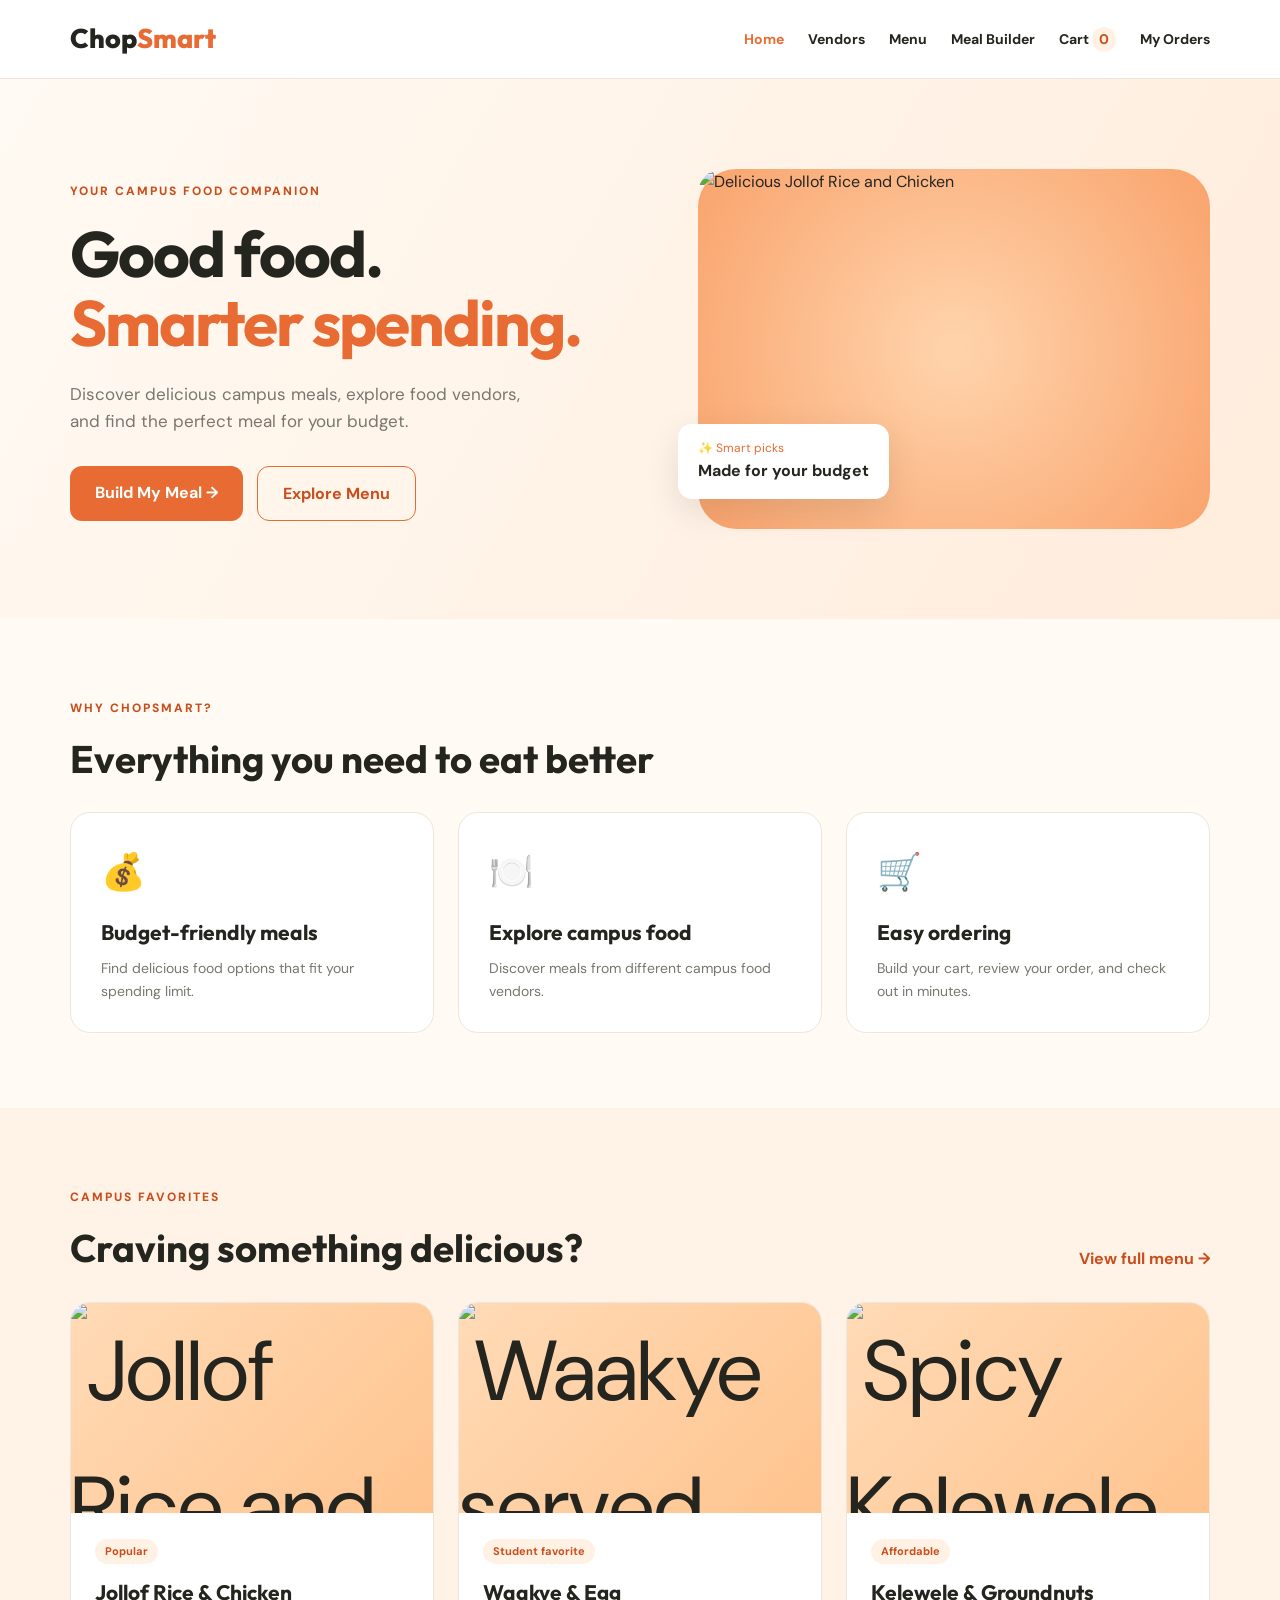
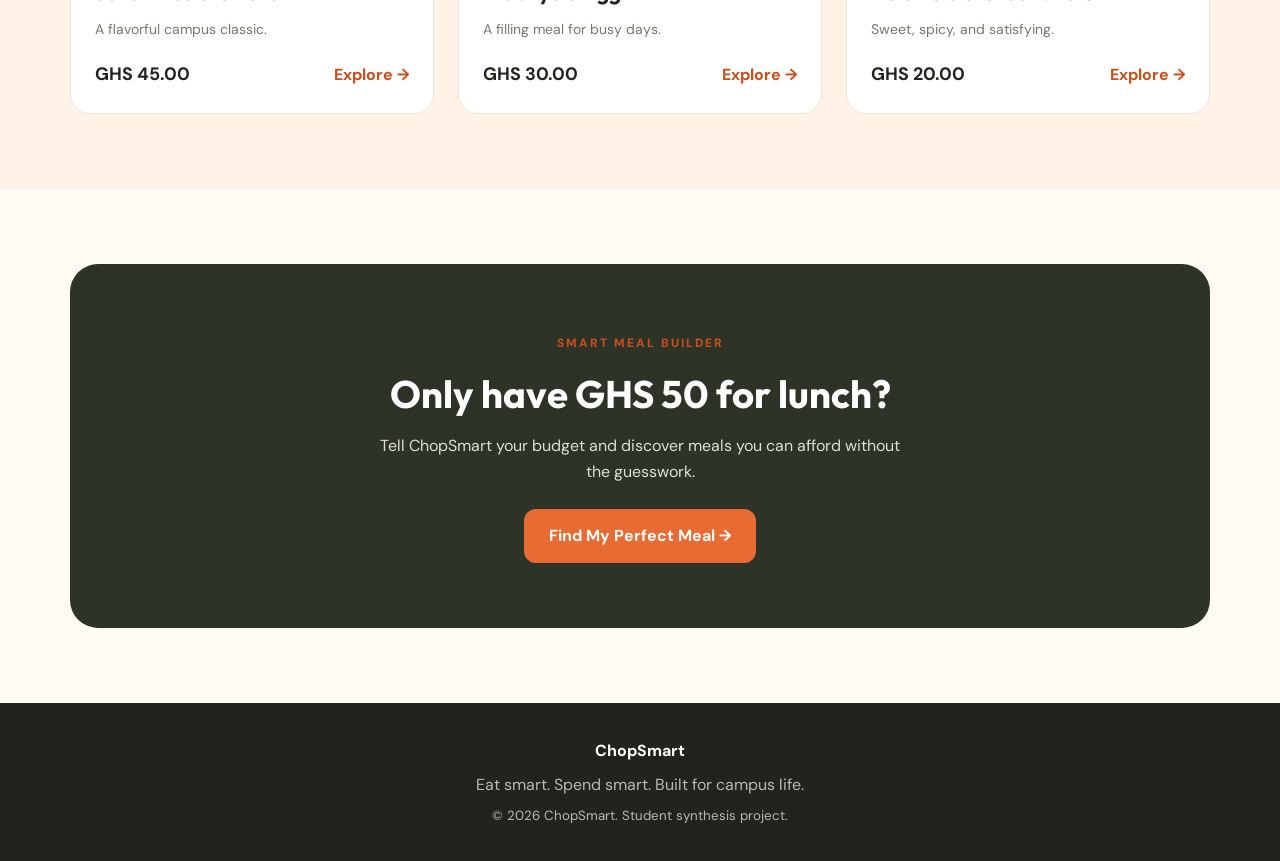
==== index.html @ 089eefe3 "Add ChopSmart website source and README" ====
<!DOCTYPE html>
<html lang="en">
<head>
    <meta charset="UTF-8">
    <meta name="viewport" content="width=device-width, initial-scale=1.0">

    <title>ChopSmart | Eat Smart. Spend Smart.</title>

    <link rel="stylesheet" href="css/style.css">

    <script src="js/data.js" defer></script>
    <script src="js/main.js" defer></script>
</head>

<body>

    <!-- ======================================
         NAVIGATION
    ====================================== -->

    <header class="site-header">
        <nav class="navbar container" aria-label="Main navigation">

            <a href="index.html" class="logo">
                Chop<span>Smart</span>
            </a>

            <button
                class="menu-toggle"
                type="button"
                aria-label="Toggle navigation"
                aria-expanded="false"
            >
                ☰
            </button>

            <ul class="nav-links">
                <li>
                    <a href="index.html" class="active">Home</a>
                </li>
                <li>
                    <a href="vendors.html">Vendors</a>
                </li>
                <li>
                    <a href="menu.html">Menu</a>
                </li>
                <li>
                    <a href="meal-builder.html">Meal Builder</a>
                </li>
                <li>
                    <a href="cart.html">
                        Cart <span class="cart-count">0</span>
                    </a>
                </li>
                <li>
                    <a href="orders.html">My Orders</a>
                </li>
            </ul>

        </nav>
    </header>


    <main>

        <!-- ======================================
             HERO SECTION
        ====================================== -->

        <section class="hero">
            <div class="container hero-content">

                <div class="hero-text">

                    <span class="eyebrow">
                        YOUR CAMPUS FOOD COMPANION
                    </span>

                    <h1>
                        Good food.<br>
                        <span>Smarter spending.</span>
                    </h1>

                    <p>
                        Discover delicious campus meals,
                        explore food vendors, and find the
                        perfect meal for your budget.
                    </p>

                    <div class="hero-actions">

                        <a
                            href="meal-builder.html"
                            class="btn btn-primary"
                        >
                            Build My Meal →
                        </a>

                        <a
                            href="menu.html"
                            class="btn btn-outline"
                        >
                            Explore Menu
                        </a>

                    </div>
                </div>


                <!-- HERO FOOD PHOTOGRAPH -->

                <div
                    class="hero-visual"
                    aria-label="Featured Ghanaian meal"
                >

                    <div class="hero-food-photo">

                        <img
                            src="images/jollof-chicken.jpg"
                            alt="Delicious Jollof Rice and Chicken"
                            class="hero-image"
                        >

                    </div>

                    <div class="floating-label">
                        <span>✨ Smart picks</span>
                        <strong>Made for your budget</strong>
                    </div>

                </div>

            </div>
        </section>


        <!-- ======================================
             WHY CHOPSMART
        ====================================== -->

        <section class="section container">

            <div class="section-heading">
                <div>
                    <span class="eyebrow">
                        WHY CHOPSMART?
                    </span>

                    <h2>
                        Everything you need to eat better
                    </h2>
                </div>
            </div>


            <div class="feature-grid">

                <article class="feature-card">

                    <div class="feature-icon">💰</div>

                    <h3>Budget-friendly meals</h3>

                    <p>
                        Find delicious food options that
                        fit your spending limit.
                    </p>

                </article>


                <article class="feature-card">

                    <div class="feature-icon">🍽️</div>

                    <h3>Explore campus food</h3>

                    <p>
                        Discover meals from different
                        campus food vendors.
                    </p>

                </article>


                <article class="feature-card">

                    <div class="feature-icon">🛒</div>

                    <h3>Easy ordering</h3>

                    <p>
                        Build your cart, review your order,
                        and check out in minutes.
                    </p>

                </article>

            </div>

        </section>


        <!-- ======================================
             FEATURED CAMPUS MEALS
        ====================================== -->

        <section class="section section-soft">

            <div class="container">

                <div class="section-heading">

                    <div>
                        <span class="eyebrow">
                            CAMPUS FAVORITES
                        </span>

                        <h2>
                            Craving something delicious?
                        </h2>
                    </div>

                    <a href="menu.html" class="text-link">
                        View full menu →
                    </a>

                </div>


                <div class="meal-grid">

                    <!-- FEATURED MEAL 1 -->

                    <article class="meal-card">

                        <div class="meal-art">

                            <img
                                src="images/jollof-chicken.jpg"
                                alt="Jollof Rice and Chicken"
                                class="food-photo"
                                loading="lazy"
                            >

                        </div>

                        <div class="meal-details">

                            <span class="meal-tag">
                                Popular
                            </span>

                            <h3>Jollof Rice & Chicken</h3>

                            <p>
                                A flavorful campus classic.
                            </p>

                            <div class="meal-bottom">

                                <strong>GHS 45.00</strong>

                                <a
                                    href="menu.html?vendor=2"
                                    class="small-btn"
                                >
                                    Explore →
                                </a>

                            </div>

                        </div>

                    </article>


                    <!-- FEATURED MEAL 2 -->

                    <article class="meal-card">

                        <div class="meal-art">

                            <img
                                src="images/waakye.jpg"
                                alt="Waakye served with Egg"
                                class="food-photo"
                                loading="lazy"
                            >

                        </div>

                        <div class="meal-details">

                            <span class="meal-tag">
                                Student favorite
                            </span>

                            <h3>Waakye & Egg</h3>

                            <p>
                                A filling meal for busy days.
                            </p>

                            <div class="meal-bottom">

                                <strong>GHS 30.00</strong>

                                <a
                                    href="menu.html?vendor=1"
                                    class="small-btn"
                                >
                                    Explore →
                                </a>

                            </div>

                        </div>

                    </article>


                    <!-- FEATURED MEAL 3 -->

                    <article class="meal-card">

                        <div class="meal-art">

                            <img
                                src="images/kelewele.jpg"
                                alt="Spicy Kelewele and Groundnuts"
                                class="food-photo"
                                loading="lazy"
                            >

                        </div>

                        <div class="meal-details">

                            <span class="meal-tag">
                                Affordable
                            </span>

                            <h3>Kelewele & Groundnuts</h3>

                            <p>
                                Sweet, spicy, and satisfying.
                            </p>

                            <div class="meal-bottom">

                                <strong>GHS 20.00</strong>

                                <a
                                    href="menu.html?vendor=3"
                                    class="small-btn"
                                >
                                    Explore →
                                </a>

                            </div>

                        </div>

                    </article>

                </div>

            </div>

        </section>


        <!-- ======================================
             SMART MEAL BUILDER CTA
        ====================================== -->

        <section class="section container">

            <div class="cta-panel">

                <span class="eyebrow">
                    SMART MEAL BUILDER
                </span>

                <h2>
                    Only have GHS 50 for lunch?
                </h2>

                <p>
                    Tell ChopSmart your budget and discover
                    meals you can afford without the guesswork.
                </p>

                <a
                    href="meal-builder.html"
                    class="btn btn-primary"
                >
                    Find My Perfect Meal →
                </a>

            </div>

        </section>

    </main>


    <!-- ======================================
         FOOTER
    ====================================== -->

    <footer class="site-footer">

        <div class="container footer-content">

            <strong>ChopSmart</strong>

            <p>
                Eat smart. Spend smart.
                Built for campus life.
            </p>

            <small>
                © 2026 ChopSmart.
                Student synthesis project.
            </small>

        </div>

    </footer>

</body>
</html>
---- css/style.css ----
@import url('https://fonts.googleapis.com/css2?family=DM+Sans:wght@400;500;600;700&family=Outfit:wght@400;500;600;700;800&display=swap');

:root {
    --primary: #e76b32;
    --primary-dark: #c94e1c;
    --dark: #25251f;
    --muted: #77776f;
    --cream: #fffaf3;
    --soft: #fff1e3;
    --white: #ffffff;
    --border: #eee6dd;
}

* {
    margin: 0;
    padding: 0;
    box-sizing: border-box;
}

body {
    font-family: 'DM Sans', sans-serif;
    color: var(--dark);
    background: var(--cream);
    line-height: 1.6;
}

h1, h2, h3, .logo {
    font-family: 'Outfit', sans-serif;
}

a {
    text-decoration: none;
    color: inherit;
}

button {
    font: inherit;
    cursor: pointer;
}

.container {
    width: min(1140px, 90%);
    margin: auto;
}

.site-header {
    background: var(--white);
    border-bottom: 1px solid var(--border);
    position: sticky;
    top: 0;
    z-index: 100;
}

.navbar {
    min-height: 78px;
    display: flex;
    justify-content: space-between;
    align-items: center;
    gap: 20px;
}

.logo {
    font-size: 27px;
    font-weight: 800;
}

.logo span,
.hero h1 span {
    color: var(--primary);
}

.nav-links {
    display: flex;
    align-items: center;
    gap: 24px;
    list-style: none;
}

.nav-links a {
    font-size: 14px;
    font-weight: 700;
    transition: color .2s;
}

.nav-links a:hover,
.nav-links a.active {
    color: var(--primary);
}

.cart-count {
    display: inline-block;
    background: var(--soft);
    color: var(--primary-dark);
    padding: 1px 7px;
    border-radius: 20px;
}

.menu-toggle {
    display: none;
    background: transparent;
    border: none;
    font-size: 28px;
}

.hero {
    padding: 90px 0;
    background: linear-gradient(120deg, #fffaf3, #ffecdc);
}

.hero-content {
    display: grid;
    grid-template-columns: 1.1fr 1fr;
    align-items: center;
    gap: 65px;
}

.eyebrow {
    display: inline-block;
    color: var(--primary-dark);
    font-size: 12px;
    font-weight: 800;
    letter-spacing: 2px;
    margin-bottom: 18px;
}

.hero h1 {
    font-size: clamp(42px, 5vw, 72px);
    line-height: 1.08;
    letter-spacing: -2px;
    margin-bottom: 24px;
}

.hero p {
    color: var(--muted);
    max-width: 480px;
    font-size: 17px;
    margin-bottom: 30px;
}

.hero-actions {
    display: flex;
    gap: 14px;
    flex-wrap: wrap;
}

.btn {
    display: inline-block;
    padding: 14px 25px;
    border-radius: 12px;
    font-weight: 700;
    transition: transform .2s, background .2s;
}

.btn:hover {
    transform: translateY(-3px);
}

.btn-primary {
    background: var(--primary);
    color: white;
}

.btn-primary:hover {
    background: var(--primary-dark);
}

.btn-outline {
    border: 1px solid var(--primary);
    color: var(--primary-dark);
}

.hero-visual {
    min-height: 360px;
    background: radial-gradient(circle, #ffd4ac, #f9a36c);
    border-radius: 38px;
    display: grid;
    place-items: center;
    position: relative;
}

.food-illustration {
    font-size: 165px;
    filter: drop-shadow(0 18px 12px rgba(0,0,0,.15));
}

.floating-label {
    position: absolute;
    left: -20px;
    bottom: 30px;
    background: white;
    border-radius: 14px;
    padding: 15px 20px;
    box-shadow: 0 12px 35px rgba(0,0,0,.1);
    display: grid;
}

.floating-label span {
    color: var(--primary);
    font-size: 12px;
}

.section {
    padding-top: 75px;
    padding-bottom: 75px;
}

.section-soft {
    background: #fff2e7;
}

.section-heading {
    display: flex;
    justify-content: space-between;
    align-items: end;
    gap: 20px;
    margin-bottom: 30px;
}

.section-heading h2,
.cta-panel h2 {
    font-size: clamp(28px, 3vw, 40px);
    line-height: 1.2;
}

.feature-grid,
.meal-grid {
    display: grid;
    grid-template-columns: repeat(3, 1fr);
    gap: 24px;
}

.feature-card,
.meal-card {
    background: white;
    border: 1px solid var(--border);
    border-radius: 20px;
    overflow: hidden;
}

.feature-card {
    padding: 30px;
}

.feature-icon {
    font-size: 36px;
    margin-bottom: 15px;
}

.feature-card h3,
.meal-card h3 {
    font-size: 21px;
    margin-bottom: 8px;
}

.feature-card p,
.meal-card p {
    color: var(--muted);
    font-size: 14px;
}

.meal-art {
    height: 190px;
    display: grid;
    place-items: center;
    font-size: 85px;
    background: linear-gradient(135deg, #ffdbb7, #ffc38d);
}

.meal-details {
    padding: 24px;
}

.meal-tag {
    display: inline-block;
    background: var(--soft);
    color: var(--primary-dark);
    padding: 4px 10px;
    border-radius: 20px;
    font-size: 11px;
    font-weight: 700;
    margin-bottom: 12px;
}

.meal-bottom {
    display: flex;
    justify-content: space-between;
    align-items: center;
    gap: 10px;
    margin-top: 20px;
}

.meal-bottom strong {
    font-size: 18px;
}

.small-btn,
.text-link {
    color: var(--primary-dark);
    font-weight: 700;
}

.cta-panel {
    background: #2e3328;
    color: white;
    border-radius: 28px;
    padding: 65px;
    text-align: center;
}

.cta-panel h2 {
    margin-bottom: 16px;
}

.cta-panel p {
    max-width: 540px;
    margin: 0 auto 25px;
    color: #deded8;
}

.site-footer {
    background: #20231e;
    color: white;
    padding: 35px 0;
}

.footer-content {
    display: flex;
    flex-direction: column;
    align-items: center;
    gap: 8px;
    text-align: center;
}

.footer-content p,
.footer-content small {
    color: #b9b9b3;
}

/* Tablet layouts */
@media (max-width: 900px) {
    .hero-content {
        gap: 30px;
    }

    .nav-links {
        gap: 12px;
    }

    .feature-grid,
    .meal-grid {
        grid-template-columns: repeat(2, 1fr);
    }
}

/* Mobile layouts */
@media (max-width: 700px) {
    .navbar {
        min-height: 68px;
        flex-wrap: wrap;
    }

    .menu-toggle {
        display: block;
    }

    .nav-links {
        display: none;
        width: 100%;
        flex-direction: column;
        align-items: stretch;
        padding: 15px 0 22px;
        gap: 0;
    }

    .nav-links.open {
        display: flex;
    }

    .nav-links a {
        display: block;
        padding: 12px 0;
    }

    .hero {
        padding: 55px 0;
    }

    .hero-content {
        grid-template-columns: 1fr;
    }

    .hero-visual {
        min-height: 270px;
    }

    .food-illustration {
        font-size: 120px;
    }

    .floating-label {
        left: 10px;
        bottom: 10px;
    }

    .feature-grid,
    .meal-grid {
        grid-template-columns: 1fr;
    }

    .section {
        padding-top: 50px;
        padding-bottom: 50px;
    }

    .section-heading {
        align-items: start;
        flex-direction: column;
    }

    .cta-panel {
        padding: 40px 22px;
    }
}


/* ======================================
   VENDOR DIRECTORY
====================================== */

.page-banner {
    background: linear-gradient(120deg, #fff4e7, #ffe4cc);
    padding: 75px 0;
}

.page-banner h1 {
    font-size: clamp(36px, 5vw, 58px);
    line-height: 1.15;
    margin-bottom: 15px;
}

.page-banner p {
    max-width: 580px;
    color: var(--muted);
    font-size: 17px;
}

.vendor-toolbar {
    display: grid;
    grid-template-columns: 2fr 1fr;
    gap: 20px;
    margin-bottom: 35px;
}

.search-wrapper,
.filter-wrapper {
    display: flex;
    flex-direction: column;
    gap: 10px;
}

.search-wrapper label,
.filter-wrapper label {
    font-weight: 700;
    font-size: 14px;
}

.search-wrapper input,
.filter-wrapper select {
    width: 100%;
    padding: 15px 18px;
    border: 1px solid var(--border);
    border-radius: 12px;
    background: white;
    color: var(--dark);
    font: inherit;
    outline: none;
}

.search-wrapper input:focus,
.filter-wrapper select:focus {
    border-color: var(--primary);
    box-shadow: 0 0 0 3px rgba(231, 107, 50, .12);
}

.vendor-results {
    display: flex;
    align-items: center;
    justify-content: space-between;
    gap: 15px;
    margin-bottom: 25px;
}

.vendor-results h2 {
    font-size: 27px;
}

.vendor-results p {
    color: var(--muted);
    font-size: 14px;
}

.vendor-grid {
    display: grid;
    grid-template-columns: repeat(3, minmax(0, 1fr));
    gap: 25px;
}

.vendor-card {
    background: white;
    border: 1px solid var(--border);
    border-radius: 20px;
    overflow: hidden;
    transition: transform .2s, box-shadow .2s;
}

.vendor-card:hover {
    transform: translateY(-5px);
    box-shadow: 0 15px 35px rgba(0, 0, 0, .07);
}

.vendor-image {
    min-height: 175px;
    display: grid;
    place-items: center;
    font-size: 85px;
}

.vendor-details {
    padding: 24px;
}

.vendor-details h3 {
    font-size: 22px;
    margin-bottom: 10px;
}

.vendor-details > p {
    color: var(--muted);
    font-size: 14px;
    margin-bottom: 12px;
}

.vendor-popular {
    font-size: 13px !important;
    color: var(--primary-dark) !important;
}

.vendor-bottom {
    display: flex;
    justify-content: space-between;
    align-items: center;
    gap: 10px;
    border-top: 1px solid var(--border);
    padding-top: 18px;
    margin-top: 20px;
}

.vendor-bottom strong {
    font-size: 14px;
}

.empty-state {
    padding: 50px 20px;
    text-align: center;
    color: var(--muted);
    background: white;
    border: 1px dashed var(--border);
    border-radius: 16px;
}

.empty-state[hidden] {
    display: none;
}

.vendor-cta {
    display: flex;
    align-items: center;
    justify-content: space-between;
    gap: 30px;
}

.vendor-cta h2 {
    font-size: 36px;
    margin-bottom: 10px;
}

.vendor-cta p {
    max-width: 520px;
    color: var(--muted);
}

@media (max-width: 900px) {
    .vendor-grid {
        grid-template-columns: repeat(2, minmax(0, 1fr));
    }
}

@media (max-width: 700px) {
    .page-banner {
        padding: 50px 0;
    }

    .vendor-toolbar,
    .vendor-grid {
        grid-template-columns: 1fr;
    }

    .vendor-results {
        align-items: flex-start;
        flex-direction: column;
    }

    .vendor-cta {
        align-items: flex-start;
        flex-direction: column;
    }

    .vendor-cta h2 {
        font-size: 29px;
    }
}


/* ======================================
   FOOD MENU PAGE
====================================== */

.menu-heading {
    display: flex;
    justify-content: space-between;
    align-items: center;
    gap: 20px;
    margin-bottom: 30px;
}

.menu-heading h2 {
    font-size: 30px;
    margin-bottom: 5px;
}

.menu-heading p {
    color: var(--muted);
    font-size: 14px;
}

.meal-vendor {
    margin-top: 12px;
    font-size: 13px !important;
    color: var(--primary-dark) !important;
    font-weight: 600;
}

.add-cart-btn {
    background: var(--primary);
    color: white;
    border: none;
    padding: 10px 15px;
    border-radius: 9px;
    font-size: 13px;
    font-weight: 700;
    transition: background .2s;
}

.add-cart-btn:hover {
    background: var(--primary-dark);
}

.cart-notification {
    position: fixed;
    bottom: 25px;
    right: 25px;
    z-index: 200;
    background: #2e3328;
    color: white;
    padding: 14px 22px;
    border-radius: 12px;
    box-shadow: 0 10px 30px rgba(0,0,0,.15);
    display: none;
    max-width: min(350px, 90vw);
}

.cart-notification.visible {
    display: block;
}

@media (max-width: 700px) {
    .menu-heading {
        flex-direction: column;
        align-items: flex-start;
    }

    .menu-heading h2 {
        font-size: 25px;
    }

    .cart-notification {
        right: 5%;
        bottom: 15px;
    }
}


/* ======================================
   SMART MEAL BUILDER
====================================== */

.builder-layout {
    display: grid;
    grid-template-columns: 1fr 1fr;
    gap: 30px;
    align-items: stretch;
}

.builder-panel,
.builder-info {
    border-radius: 24px;
    padding: 38px;
}

.builder-panel {
    background: white;
    border: 1px solid var(--border);
}

.builder-panel h2 {
    font-size: 34px;
    margin-bottom: 12px;
}

.builder-panel > p {
    color: var(--muted);
    margin-bottom: 28px;
}

.builder-field {
    display: flex;
    flex-direction: column;
    gap: 9px;
    margin-bottom: 22px;
}

.builder-field label {
    font-weight: 700;
    font-size: 14px;
}

.builder-field input,
.builder-field select {
    width: 100%;
    padding: 15px 17px;
    border: 1px solid var(--border);
    border-radius: 12px;
    background: white;
    color: var(--dark);
    font: inherit;
}

.builder-field input:focus,
.builder-field select:focus {
    outline: 2px solid var(--primary);
    outline-offset: 2px;
}

.builder-submit {
    width: 100%;
    border: none;
    margin-top: 5px;
}

.builder-info {
    background: #2e3328;
    color: white;
    display: flex;
    flex-direction: column;
    justify-content: center;
}

.builder-info-icon {
    font-size: 65px;
    margin-bottom: 25px;
}

.builder-info h2 {
    font-size: clamp(30px, 3vw, 43px);
    line-height: 1.2;
    margin-bottom: 20px;
}

.builder-info p {
    color: #d8dcd2;
    margin-bottom: 30px;
}

.builder-info-list {
    display: grid;
    gap: 16px;
    font-weight: 600;
}

.builder-results {
    margin-top: 75px;
}

.builder-results[hidden],
.builder-empty[hidden] {
    display: none;
}

.builder-results .section-heading p {
    color: var(--muted);
}

.recommendation-grid {
    display: grid;
    grid-template-columns: repeat(3, minmax(0, 1fr));
    gap: 24px;
}

.recommendation-card {
    background: white;
    border: 1px solid var(--border);
    border-radius: 20px;
    padding: 26px;
    display: flex;
    flex-direction: column;
    gap: 18px;
}

.recommendation-card h3 {
    font-size: 23px;
}

.recommendation-badge {
    align-self: flex-start;
    padding: 5px 12px;
    border-radius: 20px;
    background: var(--soft);
    color: var(--primary-dark);
    font-size: 11px;
    font-weight: 800;
    letter-spacing: 1px;
}

.recommendation-items {
    display: grid;
    gap: 13px;
    min-height: 90px;
}

.recommendation-item,
.recommendation-total,
.recommendation-remaining {
    display: flex;
    justify-content: space-between;
    align-items: flex-start;
    gap: 12px;
}

.recommendation-item {
    font-size: 14px;
}

.recommendation-item strong {
    white-space: nowrap;
}

.recommendation-total {
    border-top: 1px solid var(--border);
    padding-top: 16px;
}

.recommendation-total strong {
    font-size: 18px;
}

.recommendation-remaining {
    color: #2c7a47;
    font-size: 14px;
}

.recommendation-button {
    width: 100%;
    border: none;
    margin-top: auto;
    font-size: 13px;
    text-align: center;
}

@media (max-width: 1000px) {
    .recommendation-grid {
        grid-template-columns: repeat(2, minmax(0, 1fr));
    }
}

@media (max-width: 700px) {
    .builder-layout,
    .recommendation-grid {
        grid-template-columns: 1fr;
    }

    .builder-panel,
    .builder-info {
        padding: 26px;
    }

    .builder-panel h2 {
        font-size: 29px;
    }

    .builder-results {
        margin-top: 50px;
    }
}


/* ======================================
   SHOPPING CART AND CHECKOUT
====================================== */

.cart-layout {
    display: grid;
    grid-template-columns: minmax(0, 1.5fr) minmax(300px, 1fr);
    gap: 30px;
    align-items: start;
}

.cart-section-heading {
    display: flex;
    justify-content: space-between;
    align-items: center;
    gap: 15px;
    margin-bottom: 25px;
}

.cart-section-heading h2 {
    font-size: 30px;
}

.cart-items {
    display: grid;
    gap: 18px;
}

.cart-item-card {
    display: flex;
    align-items: center;
    gap: 20px;
    padding: 20px;
    border: 1px solid var(--border);
    background: white;
    border-radius: 18px;
}

.cart-item-art {
    width: 110px;
    min-width: 110px;
    height: 110px;
    background: #ffdfc3;
    border-radius: 14px;
    display: grid;
    place-items: center;
    font-size: 55px;
}

.cart-item-details {
    flex: 1;
    min-width: 0;
}

.cart-item-details h3 {
    font-size: 20px;
    margin-bottom: 5px;
}

.cart-item-details p {
    color: var(--muted);
    font-size: 14px;
}

.quantity-controls {
    display: flex;
    align-items: center;
    gap: 15px;
    margin-top: 14px;
}

.quantity-controls button {
    width: 32px;
    height: 32px;
    border: 1px solid var(--border);
    background: var(--cream);
    border-radius: 8px;
    font-size: 19px;
}

.quantity-controls span {
    font-weight: 700;
}

.cart-item-actions {
    display: flex;
    flex-direction: column;
    align-items: flex-end;
    gap: 18px;
}

.cart-item-actions strong {
    white-space: nowrap;
}

.remove-item-btn {
    background: transparent;
    border: none;
    color: #c0392b;
    font-weight: 700;
    font-size: 13px;
}

.checkout-panel {
    background: white;
    border: 1px solid var(--border);
    border-radius: 22px;
    padding: 30px;
}

.checkout-panel h2 {
    font-size: 28px;
    margin-bottom: 25px;
}

.checkout-panel h3 {
    font-size: 21px;
    margin: 30px 0 20px;
}

.checkout-line {
    display: flex;
    justify-content: space-between;
    gap: 15px;
    padding: 12px 0;
    color: var(--muted);
}

.checkout-line strong {
    color: var(--dark);
}

.checkout-total {
    border-top: 1px solid var(--border);
    margin-top: 12px;
    padding-top: 20px;
    font-weight: 700;
    color: var(--dark);
}

.checkout-total strong {
    font-size: 23px;
    color: var(--primary-dark);
}

.checkout-panel textarea {
    width: 100%;
    padding: 15px 17px;
    border: 1px solid var(--border);
    border-radius: 12px;
    font: inherit;
    resize: vertical;
}

.checkout-button {
    width: 100%;
    border: none;
}

.checkout-button:disabled {
    opacity: .5;
    cursor: not-allowed;
}

.checkout-disclaimer {
    color: var(--muted);
    font-size: 12px;
    margin-top: 18px;
}

#checkout-message {
    margin-top: 12px;
    color: var(--primary-dark);
    font-weight: 700;
}

#cart-empty[hidden],
#checkout-form[hidden] {
    display: none;
}

#cart-empty .btn {
    margin-top: 20px;
}

@media (max-width: 900px) {
    .cart-layout {
        grid-template-columns: 1fr;
    }
}

@media (max-width: 600px) {
    .cart-item-card {
        flex-wrap: wrap;
        padding: 15px;
    }

    .cart-item-art {
        width: 75px;
        min-width: 75px;
        height: 75px;
        font-size: 38px;
    }

    .cart-item-details h3 {
        font-size: 17px;
    }

    .cart-item-actions {
        width: 100%;
        flex-direction: row;
        justify-content: space-between;
        align-items: center;
    }

    .checkout-panel {
        padding: 22px;
    }

    .cart-section-heading {
        flex-wrap: wrap;
    }
}


/* ======================================
   MY ORDERS PAGE
====================================== */

.orders-heading {
    display: flex;
    justify-content: space-between;
    align-items: center;
    gap: 20px;
    margin-bottom: 30px;
}

.orders-heading h2 {
    font-size: 32px;
    margin: 10px 0;
}

.orders-heading p {
    color: var(--muted);
}

.orders-stats {
    display: grid;
    grid-template-columns: repeat(3, minmax(0, 1fr));
    gap: 20px;
    margin-bottom: 35px;
}

.orders-stat-card {
    background: white;
    border: 1px solid var(--border);
    border-radius: 18px;
    padding: 28px;
    display: flex;
    flex-direction: column;
    gap: 12px;
}

.orders-stat-card span {
    color: var(--muted);
    font-size: 14px;
}

.orders-stat-card strong {
    font-size: 29px;
    color: var(--dark);
}

.orders-list {
    display: grid;
    gap: 25px;
}

.order-history-card {
    background: white;
    border: 1px solid var(--border);
    border-radius: 20px;
    padding: 30px;
}

.order-history-header {
    display: flex;
    justify-content: space-between;
    align-items: flex-start;
    gap: 20px;
    padding-bottom: 20px;
    border-bottom: 1px solid var(--border);
}

.order-history-header h3 {
    font-size: 23px;
    margin: 8px 0;
    overflow-wrap: anywhere;
}

.order-date {
    color: var(--muted);
    font-size: 13px;
}

.order-status {
    background: #e5f4e8;
    color: #287443;
    padding: 9px 14px;
    border-radius: 25px;
    font-size: 12px;
    font-weight: 700;
    white-space: nowrap;
}

.order-history-details {
    padding: 20px 0;
    display: grid;
    gap: 8px;
    color: var(--muted);
    font-size: 14px;
}

.order-history-items {
    display: grid;
    gap: 14px;
    padding: 20px 0;
    border-top: 1px solid var(--border);
}

.order-history-item {
    display: flex;
    justify-content: space-between;
    gap: 15px;
    font-size: 15px;
}

.order-history-footer {
    display: flex;
    justify-content: space-between;
    align-items: center;
    gap: 15px;
    border-top: 1px solid var(--border);
    padding-top: 22px;
    font-weight: 700;
}

.order-history-footer strong {
    color: var(--primary-dark);
    font-size: 23px;
}

#orders-empty[hidden] {
    display: none;
}

@media (max-width: 700px) {
    .orders-heading {
        flex-direction: column;
        align-items: flex-start;
    }

    .orders-stats {
        grid-template-columns: 1fr;
    }

    .order-history-card {
        padding: 20px;
    }

    .order-history-header {
        flex-direction: column;
    }

    .order-status {
        white-space: normal;
    }
}


/* ======================================
   CHOPSMART FOOD PHOTOGRAPHS
====================================== */

.vendor-image {
    overflow: hidden;
    position: relative;
    height: 210px;
}

.vendor-image .food-photo {
    display: block;
    width: 100%;
    height: 100%;
    object-fit: cover;
    object-position: center;
    transition: transform 0.3s ease;
}

.vendor-card:hover .food-photo {
    transform: scale(1.05);
}



/* ======================================
   FOOD MENU AND CART PHOTOGRAPHS
====================================== */

.meal-art {
    height: 210px;
    overflow: hidden;
    position: relative;
}

.meal-art .food-photo {
    display: block;
    width: 100%;
    height: 100%;
    object-fit: cover;
    object-position: center;
    transition: transform 0.3s ease;
}

.meal-card:hover .meal-art .food-photo {
    transform: scale(1.05);
}

.cart-item-art {
    overflow: hidden;
    position: relative;
}

.cart-item-art .food-photo {
    display: block;
    width: 100%;
    height: 100%;
    object-fit: cover;
    object-position: center;
}

/* Smaller screens */
@media (max-width: 600px) {
    .meal-art {
        height: 190px;
    }
}


/* ======================================
   CHOPSMART HOMEPAGE PHOTOGRAPHS
====================================== */

/* Hero photograph container */
.hero-food-photo {
    width: 100%;
    height: 100%;
    min-height: 320px;
    overflow: hidden;
    border-radius: 24px;
}

/* Large featured food photograph */
.hero-image {
    display: block;
    width: 100%;
    height: 100%;
    min-height: 320px;
    object-fit: cover;
    object-position: center;
    border-radius: 24px;
}

/* Featured meal photographs */
.meal-art {
    height: 210px;
    overflow: hidden;
    position: relative;
}

.meal-art .food-photo {
    display: block;
    width: 100%;
    height: 100%;
    object-fit: cover;
    object-position: center;
    transition: transform 0.3s ease;
}

/* Subtle zoom effect */
.meal-card:hover .food-photo {
    transform: scale(1.05);
}

/* Mobile adjustments */
@media (max-width: 600px) {

    .hero-food-photo,
    .hero-image {
        min-height: 240px;
    }

    .meal-art {
        height: 190px;
    }

}
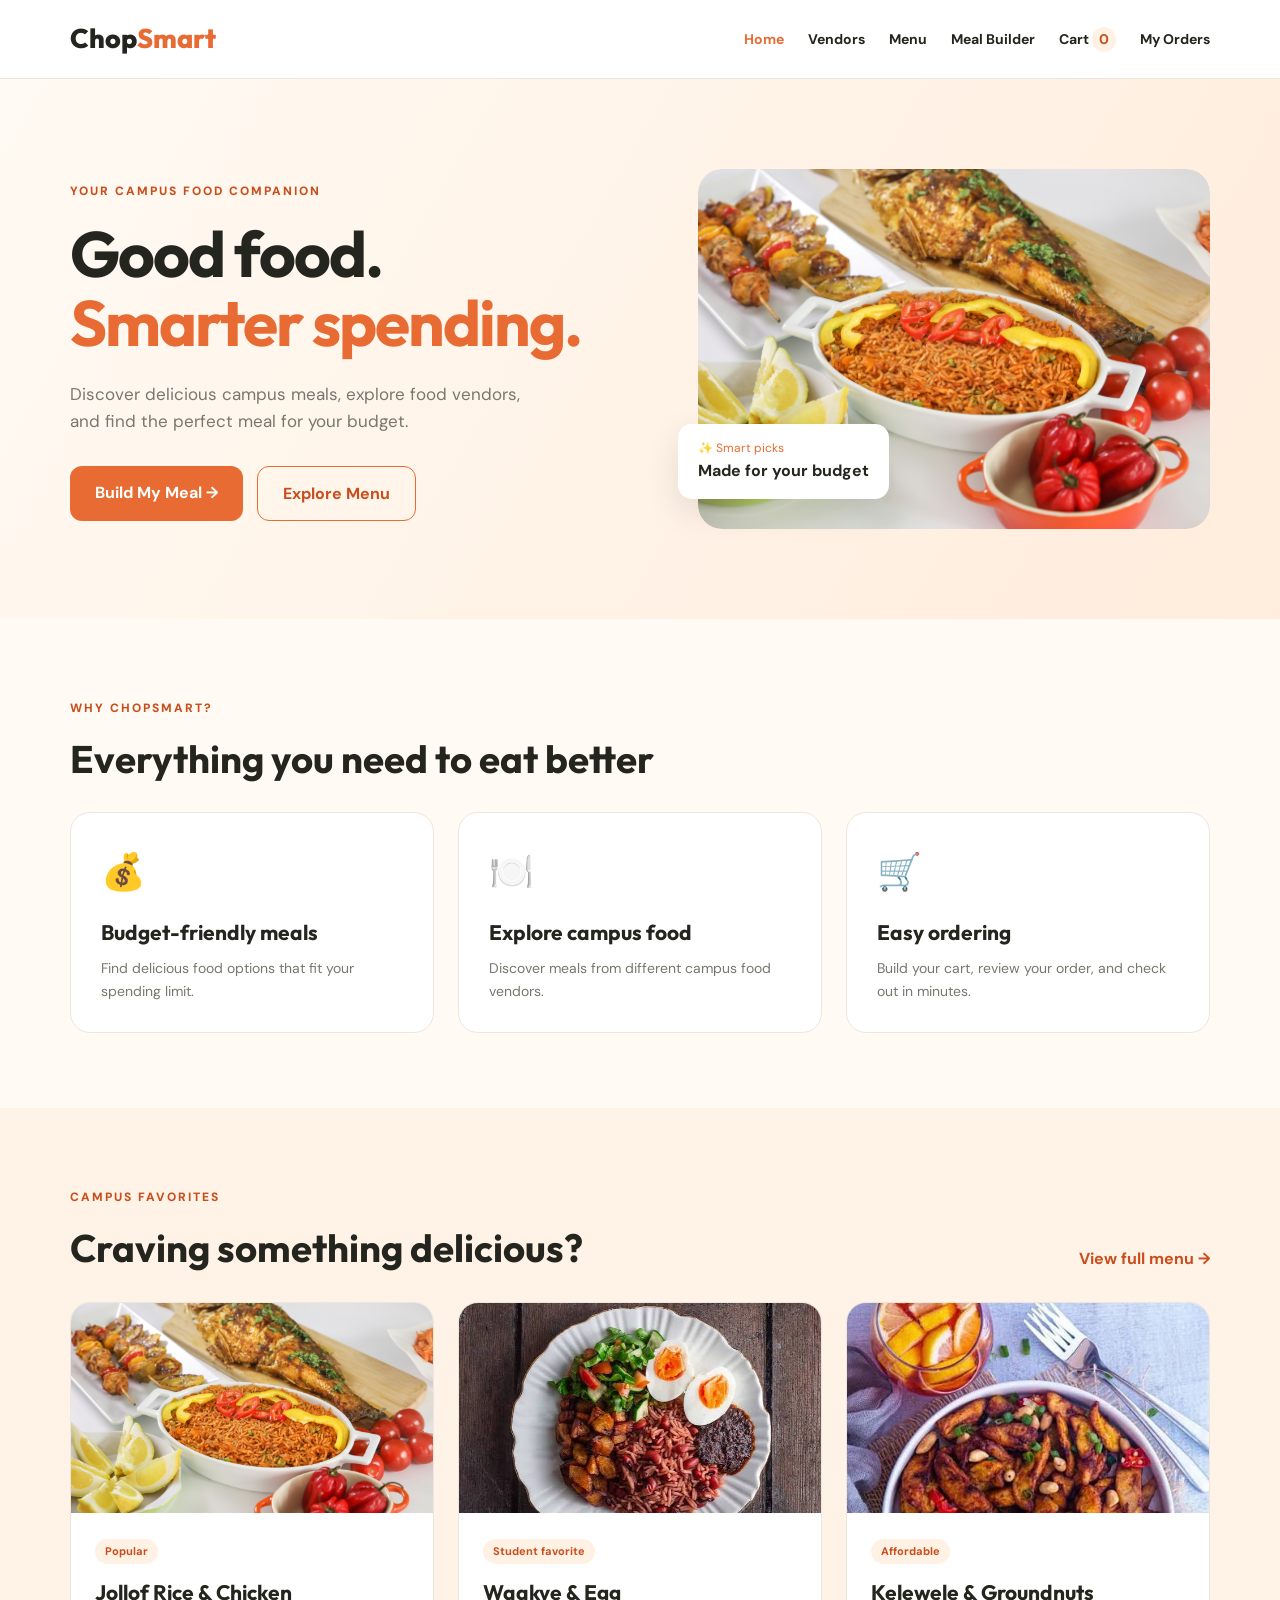
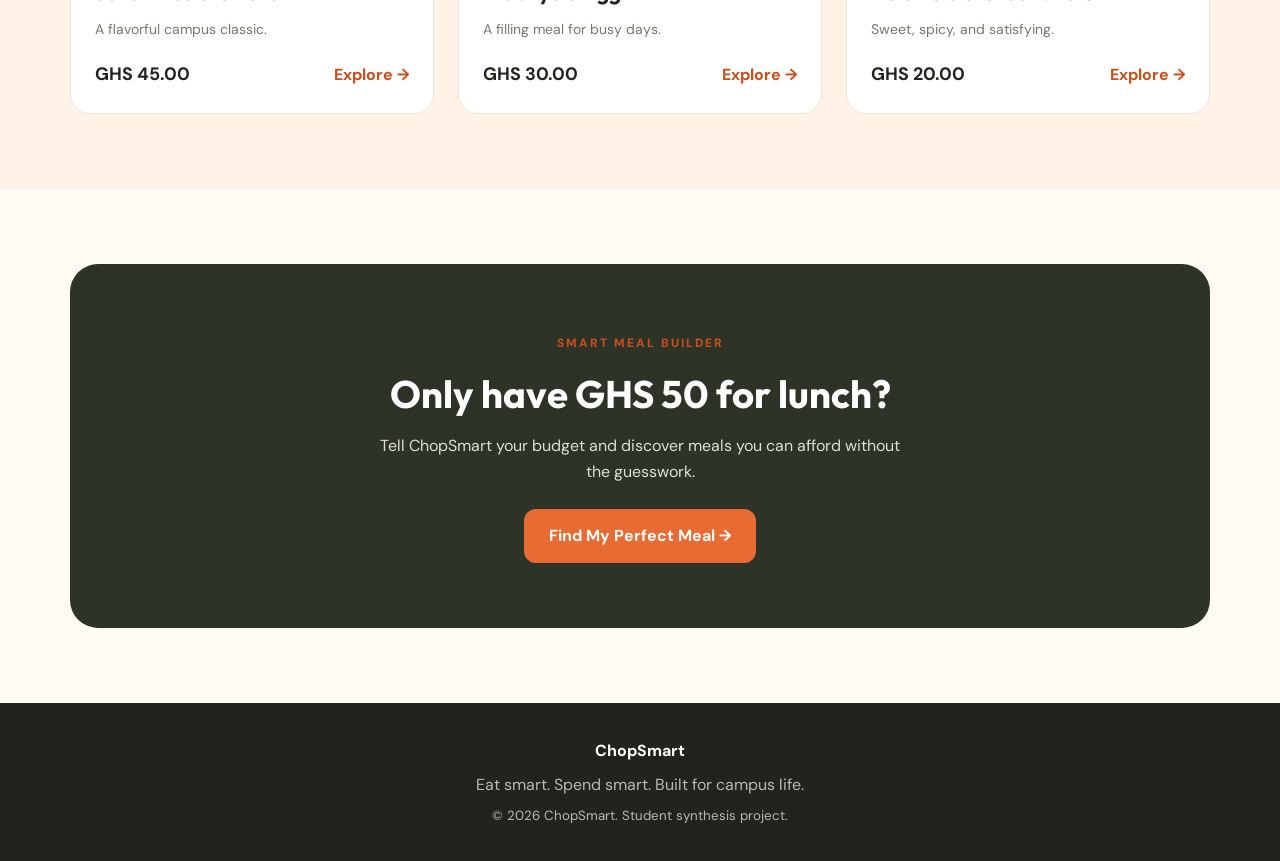
==== commit 6bac17af: "Fix Meal Builder page links" ====
--- a/index.html
+++ b/index.html
@@ -46,7 +46,7 @@
                     <a href="menu.html">Menu</a>
                 </li>
                 <li>
-                    <a href="meal-builder.html">Meal Builder</a>
+                    <a href="menu-builder.html">Meal Builder</a>
                 </li>
                 <li>
                     <a href="cart.html">
@@ -91,7 +91,7 @@
                     <div class="hero-actions">
 
                         <a
-                            href="meal-builder.html"
+                            href="menu-builder.html"
                             class="btn btn-primary"
                         >
                             Build My Meal →
@@ -395,7 +395,7 @@
                 </p>
 
                 <a
-                    href="meal-builder.html"
+                    href="menu-builder.html"
                     class="btn btn-primary"
                 >
                     Find My Perfect Meal →
